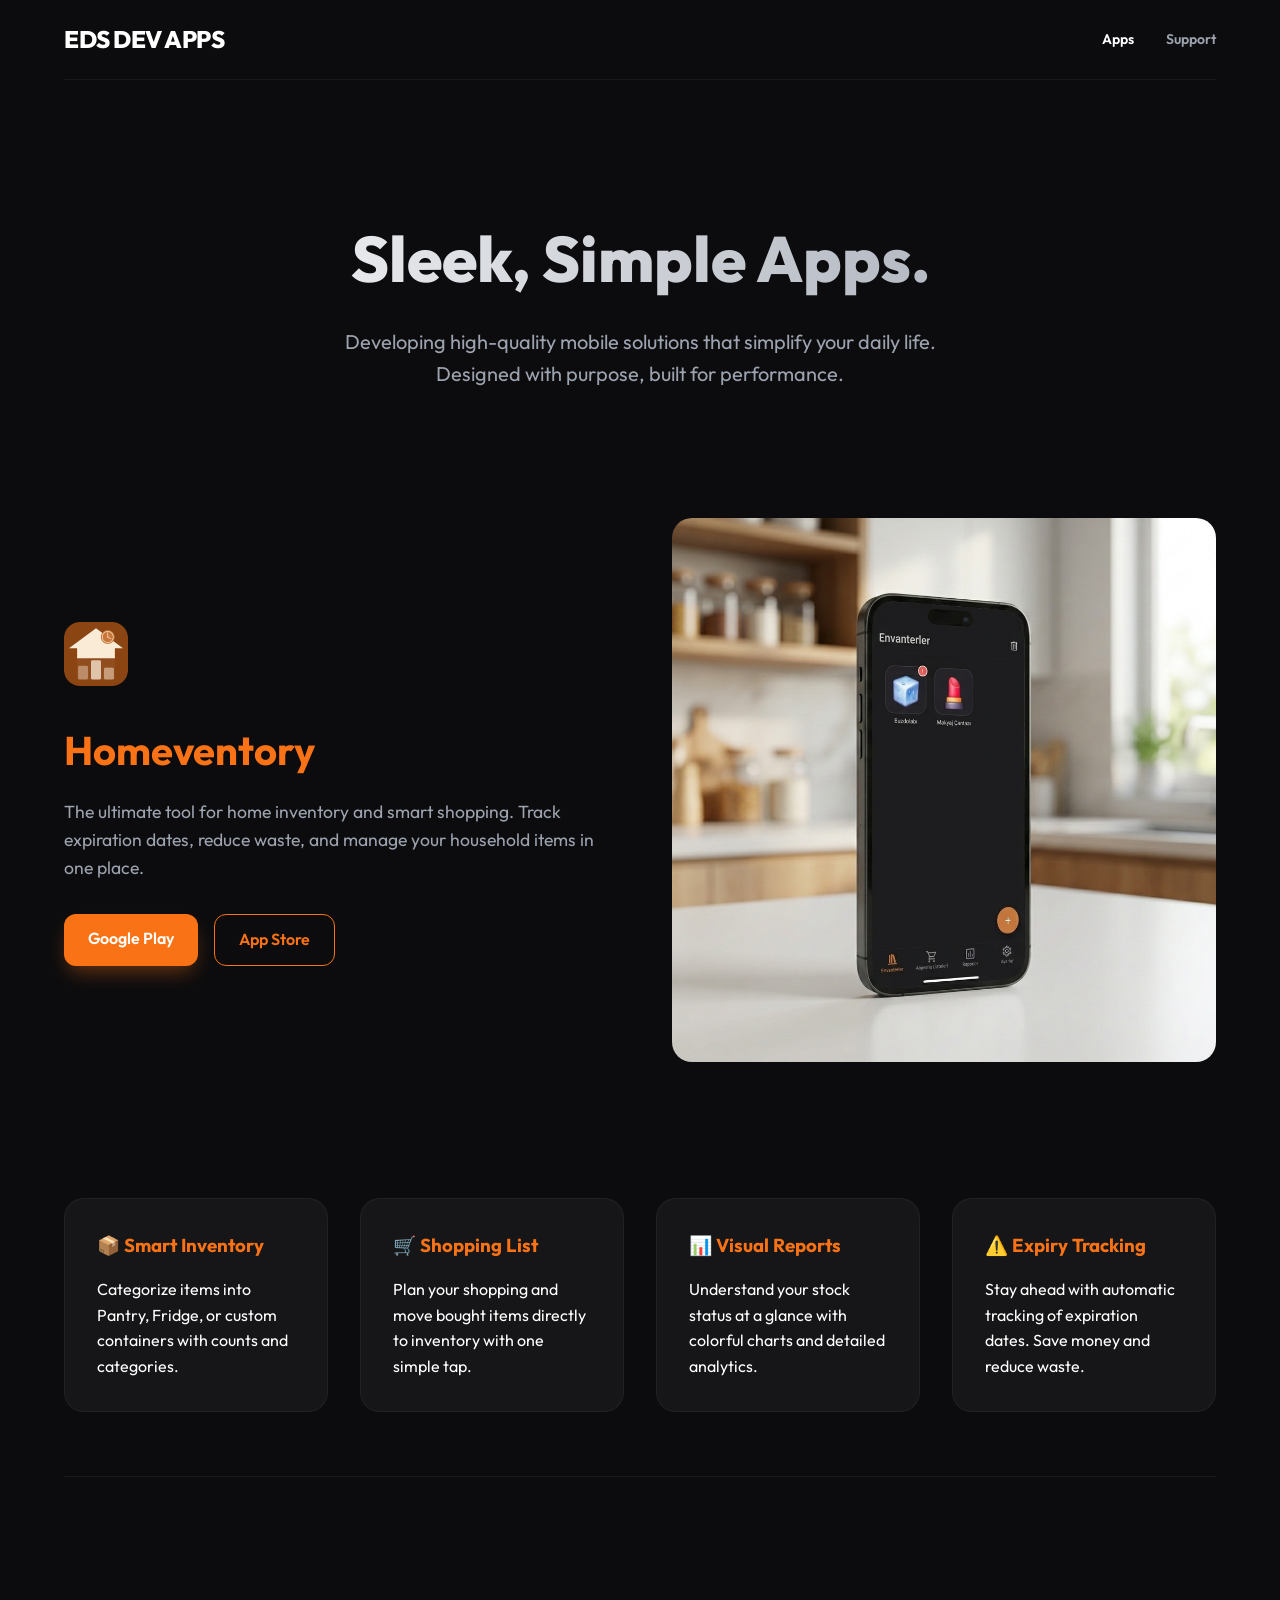
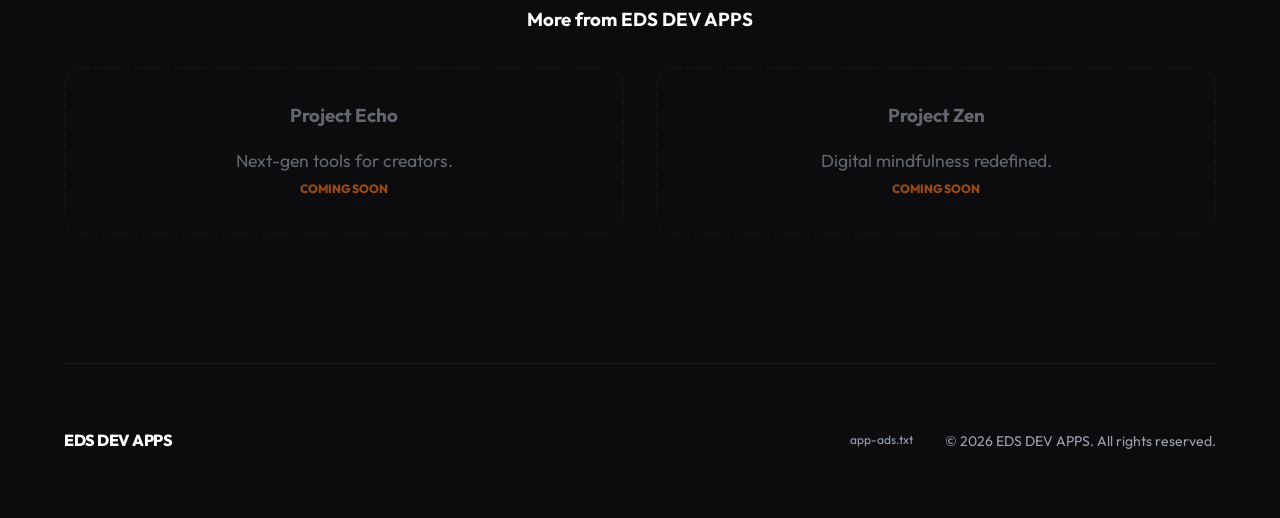
==== index.html @ a5e2bd7c "First upload" ====
<!DOCTYPE html>
<html lang="en">
<head>
    <meta charset="UTF-8">
    <meta name="viewport" content="width=device-width, initial-scale=1.0">
    <title>Homeventory | Smart Home Inventory & Shopping List</title>
    <meta name="description" content="Homeventory - Manage your home inventory, track expiration dates, and simplify your shopping list. Developed by EDS DEV APPS.">
    <link rel="preconnect" href="https://fonts.googleapis.com">
    <link rel="preconnect" href="https://fonts.gstatic.com" crossorigin>
    <link href="https://fonts.googleapis.com/css2?family=Outfit:wght@400;600;800&display=swap" rel="stylesheet">
    <link rel="stylesheet" href="style.css">
</head>
<body>
    <div class="container">
        <header>
            <div class="logo-text">EDS DEV APPS</div>
            <nav style="display: flex; gap: 2rem; font-size: 0.875rem; font-weight: 600;">
                <a href="#apps" style="color: var(--text-primary); text-decoration: none;">Apps</a>
                <a href="mailto:contact@edsapps.com" style="color: var(--text-secondary); text-decoration: none;">Support</a>
            </nav>
        </header>

        <section class="hero">
            <h1>Sleek, Simple Apps.</h1>
            <p>Developing high-quality mobile solutions that simplify your daily life. Designed with purpose, built for performance.</p>
        </section>

        <section id="apps" class="app-hero">
            <div class="app-meta">
                <img src="icon.png" alt="Homeventory Logo" id="app-icon">
                <h2>Homeventory</h2>
                <p style="color: var(--text-secondary); margin-bottom: 2rem; font-size: 1.1rem;">The ultimate tool for home inventory and smart shopping. Track expiration dates, reduce waste, and manage your household items in one place.</p>
                <div style="display: flex; gap: 1rem;">
                    <a href="#" class="btn" style="background: var(--accent-orange); color: #fff; padding: 0.75rem 1.5rem; text-decoration: none; border-radius: 12px; font-weight: 600; box-shadow: 0 10px 20px -5px rgba(249, 115, 22, 0.4);">Google Play</a>
                    <a href="#" class="btn" style="background: transparent; border: 1px solid var(--accent-orange); color: var(--accent-orange); padding: 0.75rem 1.5rem; text-decoration: none; border-radius: 12px; font-weight: 600;">App Store</a>
                </div>
            </div>
            <div class="app-screen">
                <img src="inventory_premium.png" alt="Homeventory Premium Inventory Mockup" style="width: 100%; border-radius: 20px;">
            </div>
        </section>


        <section class="features">
            <div class="feature-card">
                <h3>📦 Smart Inventory</h3>
                <p>Categorize items into Pantry, Fridge, or custom containers with counts and categories.</p>
            </div>
            <div class="feature-card">
                <h3>🛒 Shopping List</h3>
                <p>Plan your shopping and move bought items directly to inventory with one simple tap.</p>
            </div>
            <div class="feature-card">
                <h3>📊 Visual Reports</h3>
                <p>Understand your stock status at a glance with colorful charts and detailed analytics.</p>
            </div>
            <div class="feature-card">
                <h3>⚠️ Expiry Tracking</h3>
                <p>Stay ahead with automatic tracking of expiration dates. Save money and reduce waste.</p>
            </div>
        </section>

        <section class="dev-section">
            <h3 style="margin-bottom: 2rem;">More from EDS DEV APPS</h3>
            <div style="display: grid; grid-template-columns: repeat(auto-fit, minmax(250px, 1fr)); gap: 2rem;">
                <div class="feature-card" style="opacity: 0.6; border: 2px dashed var(--glass-border); background: transparent;">
                    <h3 style="color: var(--text-secondary);">Project Echo</h3>
                    <p>Next-gen tools for creators.</p>
                    <span style="font-size: 0.75rem; font-weight: 800; color: var(--accent-orange);">COMING SOON</span>
                </div>
                <div class="feature-card" style="opacity: 0.6; border: 2px dashed var(--glass-border); background: transparent;">
                    <h3 style="color: var(--text-secondary);">Project Zen</h3>
                    <p>Digital mindfulness redefined.</p>
                    <span style="font-size: 0.75rem; font-weight: 800; color: var(--accent-orange);">COMING SOON</span>
                </div>
            </div>
        </section>

        <footer>
            <div class="logo-text" style="font-size: 1rem;">EDS DEV APPS</div>
            <div style="display: flex; gap: 2rem;">
                <a href="app-ads.txt" style="font-size: 0.75rem; color: var(--text-secondary);">app-ads.txt</a>
                <p>&copy; 2026 EDS DEV APPS. All rights reserved.</p>
            </div>
        </footer>
    </div>
</body>
</html>
---- style.css ----
:root {
  --bg-color: #0c0c0e;
  --card-bg: #161618;
  --accent-orange: #f97316;
  --text-primary: #ffffff;
  --text-secondary: #9ca3af;
  --glass-border: rgba(255, 255, 255, 0.05);
  --font-family: 'Outfit', sans-serif;
}

* {
  margin: 0;
  padding: 0;
  box-sizing: border-box;
}

body {
  background-color: var(--bg-color);
  color: var(--text-primary);
  font-family: var(--font-family);
  line-height: 1.6;
  overflow-x: hidden;
}

.container {
  max-width: 1200px;
  margin: 0 auto;
  padding: 0 1.5rem;
}

/* Header */
header {
  height: 80px;
  display: flex;
  justify-content: space-between;
  align-items: center;
  border-bottom: 1px solid var(--glass-border);
}

.logo-text {
  font-size: 1.5rem;
  font-weight: 800;
  letter-spacing: -0.5px;
  color: var(--text-primary);
}

/* Hero */
.hero {
  padding: 8rem 0 4rem;
  text-align: center;
}

.hero h1 {
  font-size: 4rem;
  font-weight: 800;
  margin-bottom: 1rem;
  background: linear-gradient(to right, #fff, var(--text-secondary));
  -webkit-background-clip: text;
  -webkit-text-fill-color: transparent;
}

.hero p {
  font-size: 1.25rem;
  color: var(--text-secondary);
  max-width: 600px;
  margin: 0 auto;
}

/* App Hero Section */
.app-hero {
  display: grid;
  grid-template-columns: 1fr 1fr;
  gap: 4rem;
  align-items: center;
  padding: 4rem 0;
}

.app-meta h2 {
  font-size: 2.5rem;
  margin-bottom: 1rem;
  color: var(--accent-orange);
}

#app-icon {
  width: 64px;
  height: 64px;
  border-radius: 16px;
  margin-bottom: 1.5rem;
}

/* Screenshot Gallery */
.gallery {
  padding: 4rem 0;
}

.gallery h2 {
  font-size: 2rem;
  text-align: center;
  margin-bottom: 3rem;
}

.screenshot-grid {
  display: flex;
  gap: 1.5rem;
  overflow-x: auto;
  padding-bottom: 2rem;
  scroll-behavior: smooth;
  scrollbar-width: thin;
  scrollbar-color: var(--accent-orange) transparent;
}

/* Phone Container */
.phone-frame {
  width: 100%;
  max-width: 280px;
  margin: 0 auto;
  border: 12px solid #1f1f22;
  border-radius: 36px;
  overflow: hidden;
  box-shadow: 0 30px 60px -12px rgba(0, 0, 0, 0.7);
  background: #000;
  position: relative;
}

.phone-frame::before {
  content: '';
  position: absolute;
  top: 0;
  left: 50%;
  transform: translateX(-50%);
  width: 100px;
  height: 20px;
  background: #1f1f22;
  border-bottom-left-radius: 12px;
  border-bottom-right-radius: 12px;
  z-index: 10;
}

.phone-frame img {
  width: 100%;
  display: block;
}

.screenshot-grid {
  display: flex;
  gap: 2rem;
  overflow-x: auto;
  padding: 2rem 0;
  scroll-snap-type: x mandatory;
}

.screenshot-item {
  flex: 0 0 280px;
  scroll-snap-align: start;
}

/* Features */
.features {
  display: grid;
  grid-template-columns: repeat(auto-fit, minmax(250px, 1fr));
  gap: 2rem;
  padding: 4rem 0;
}

.feature-card {
  background: var(--card-bg);
  padding: 2rem;
  border-radius: 20px;
  border: 1px solid var(--glass-border);
}

.feature-card h3 {
  color: var(--accent-orange);
  margin-bottom: 1rem;
}

/* Developer Section */
.dev-section {
  padding: 8rem 0;
  text-align: center;
  border-top: 1px solid var(--glass-border);
}

.dev-section p {
  color: var(--text-secondary);
  font-size: 1.1rem;
}

/* Footer */
footer {
  padding: 4rem 0;
  border-top: 1px solid var(--glass-border);
  display: flex;
  justify-content: space-between;
  align-items: center;
  color: var(--text-secondary);
  font-size: 0.875rem;
}

footer a {
  color: var(--text-primary);
  text-decoration: none;
}

@media (max-width: 768px) {
  .app-hero { grid-template-columns: 1fr; text-align: center; }
  .hero h1 { font-size: 2.5rem; }
  .screenshot-grid { gap: 1rem; }
  .app-screen { flex: 0 0 240px; }
}
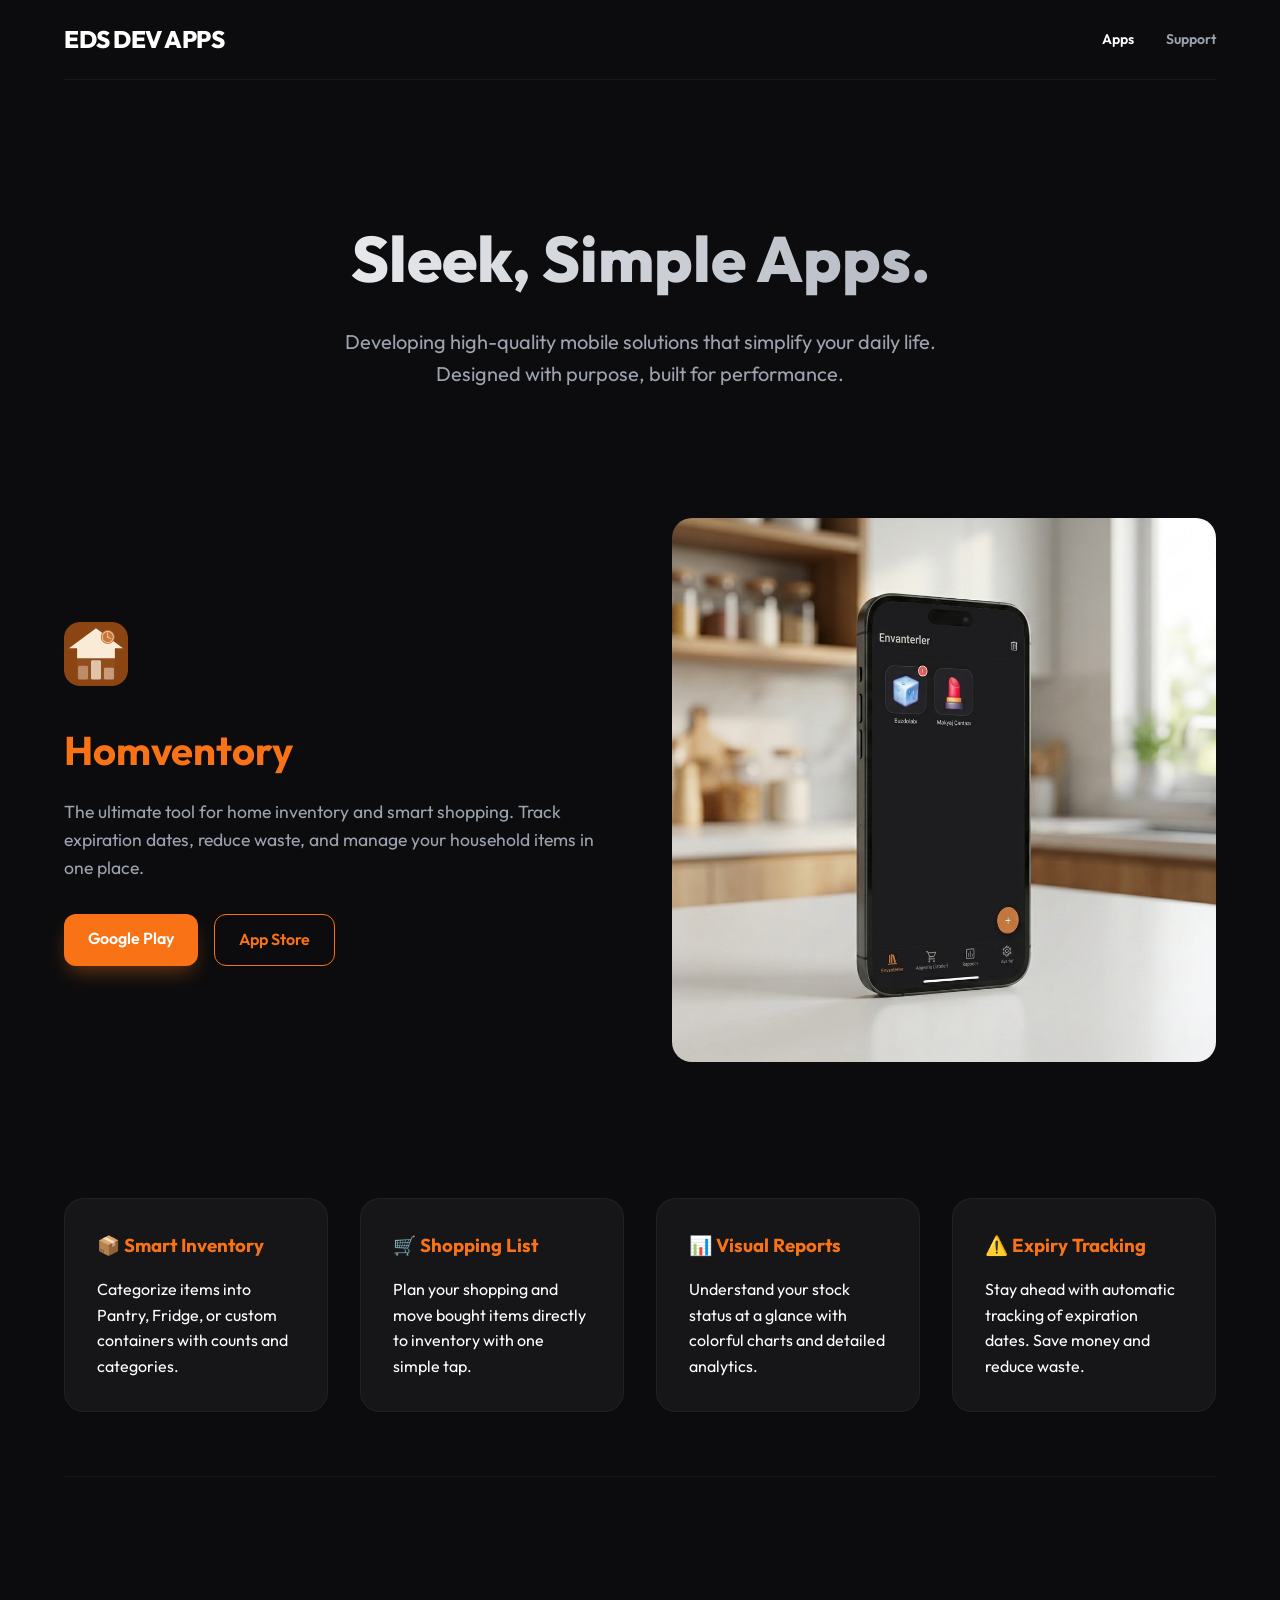
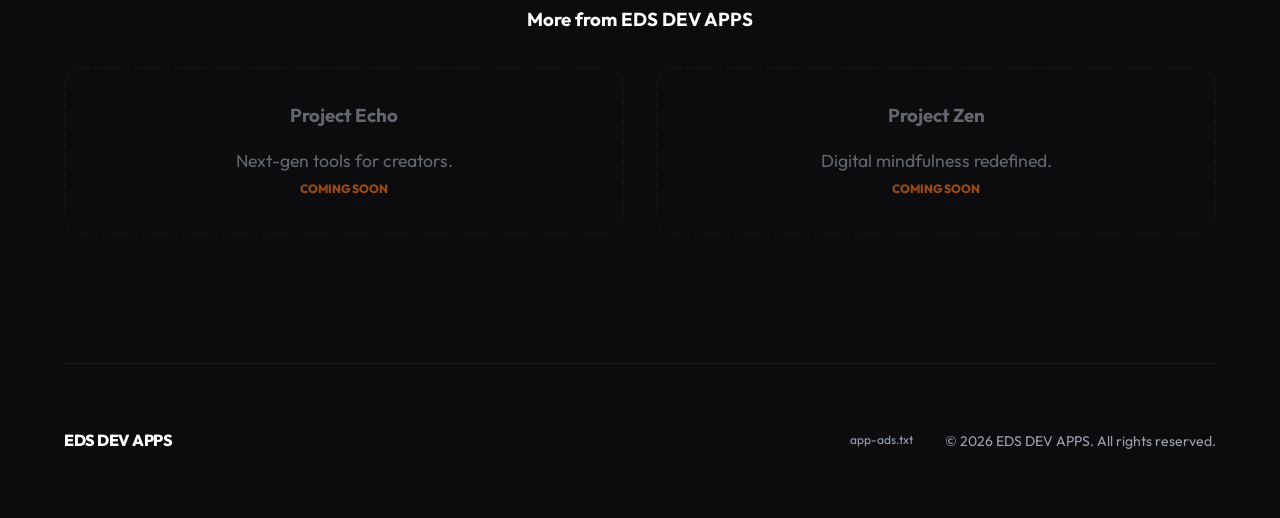
==== commit fa3586f9: "Update index.html" ====
--- a/index.html
+++ b/index.html
@@ -3,8 +3,8 @@
 <head>
     <meta charset="UTF-8">
     <meta name="viewport" content="width=device-width, initial-scale=1.0">
-    <title>Homeventory | Smart Home Inventory & Shopping List</title>
-    <meta name="description" content="Homeventory - Manage your home inventory, track expiration dates, and simplify your shopping list. Developed by EDS DEV APPS.">
+    <title>Homventory | Smart Home Inventory & Shopping List</title>
+    <meta name="description" content="Homventory - Manage your home inventory, track expiration dates, and simplify your shopping list. Developed by EDS DEV APPS.">
     <link rel="preconnect" href="https://fonts.googleapis.com">
     <link rel="preconnect" href="https://fonts.gstatic.com" crossorigin>
     <link href="https://fonts.googleapis.com/css2?family=Outfit:wght@400;600;800&display=swap" rel="stylesheet">
@@ -27,8 +27,8 @@
 
         <section id="apps" class="app-hero">
             <div class="app-meta">
-                <img src="icon.png" alt="Homeventory Logo" id="app-icon">
-                <h2>Homeventory</h2>
+                <img src="icon.png" alt="Homventory Logo" id="app-icon">
+                <h2>Homventory</h2>
                 <p style="color: var(--text-secondary); margin-bottom: 2rem; font-size: 1.1rem;">The ultimate tool for home inventory and smart shopping. Track expiration dates, reduce waste, and manage your household items in one place.</p>
                 <div style="display: flex; gap: 1rem;">
                     <a href="#" class="btn" style="background: var(--accent-orange); color: #fff; padding: 0.75rem 1.5rem; text-decoration: none; border-radius: 12px; font-weight: 600; box-shadow: 0 10px 20px -5px rgba(249, 115, 22, 0.4);">Google Play</a>
@@ -36,7 +36,7 @@
                 </div>
             </div>
             <div class="app-screen">
-                <img src="inventory_premium.png" alt="Homeventory Premium Inventory Mockup" style="width: 100%; border-radius: 20px;">
+                <img src="inventory_premium.png" alt="Homventory Premium Inventory Mockup" style="width: 100%; border-radius: 20px;">
             </div>
         </section>
 
@@ -79,7 +79,7 @@
         <footer>
             <div class="logo-text" style="font-size: 1rem;">EDS DEV APPS</div>
             <div style="display: flex; gap: 2rem;">
-                <a href="app-ads.txt" style="font-size: 0.75rem; color: var(--text-secondary);">app-ads.txt</a>
+                <a href="./app-ads.txt" style="font-size: 0.75rem; color: var(--text-secondary);">app-ads.txt</a>
                 <p>&copy; 2026 EDS DEV APPS. All rights reserved.</p>
             </div>
         </footer>
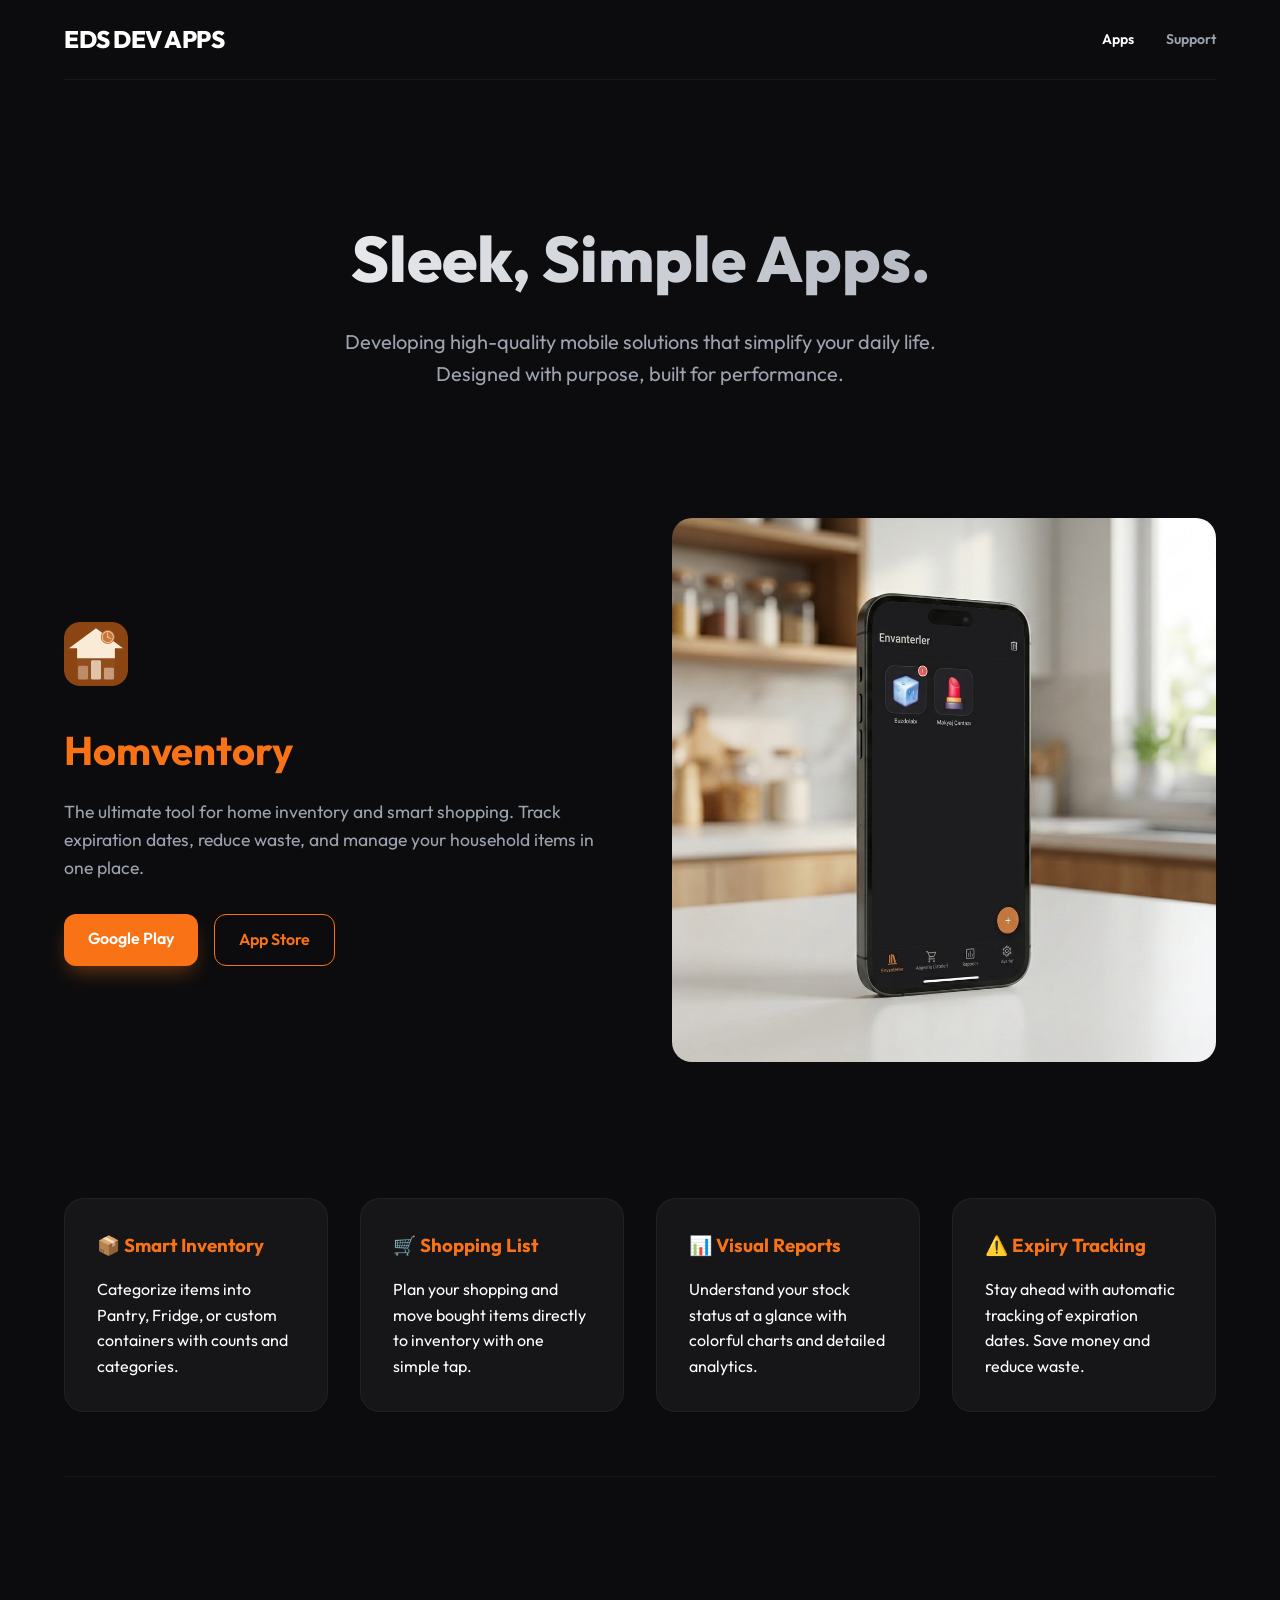
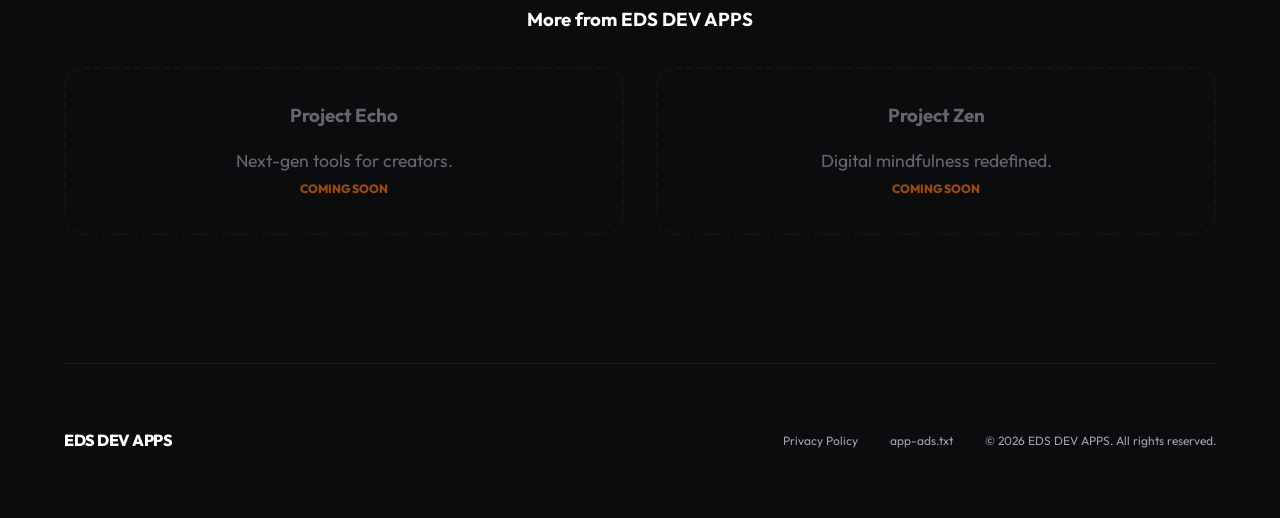
==== commit a4559116: "Update index.html" ====
--- a/index.html
+++ b/index.html
@@ -78,9 +78,12 @@
 
         <footer>
             <div class="logo-text" style="font-size: 1rem;">EDS DEV APPS</div>
-            <div style="display: flex; gap: 2rem;">
-                <a href="./app-ads.txt" style="font-size: 0.75rem; color: var(--text-secondary);">app-ads.txt</a>
-                <p>&copy; 2026 EDS DEV APPS. All rights reserved.</p>
+            <div style="display: flex; gap: 2rem; align-items: center;">
+                <a href="Homventory/privacy.html"
+                    style="font-size: 0.75rem; color: var(--text-secondary); text-decoration: none;">Privacy Policy</a>
+                <a href="app-ads.txt"
+                    style="font-size: 0.75rem; color: var(--text-secondary); text-decoration: none;">app-ads.txt</a>
+                <p style="font-size: 0.75rem;">&copy; 2026 EDS DEV APPS. All rights reserved.</p>
             </div>
         </footer>
     </div>
